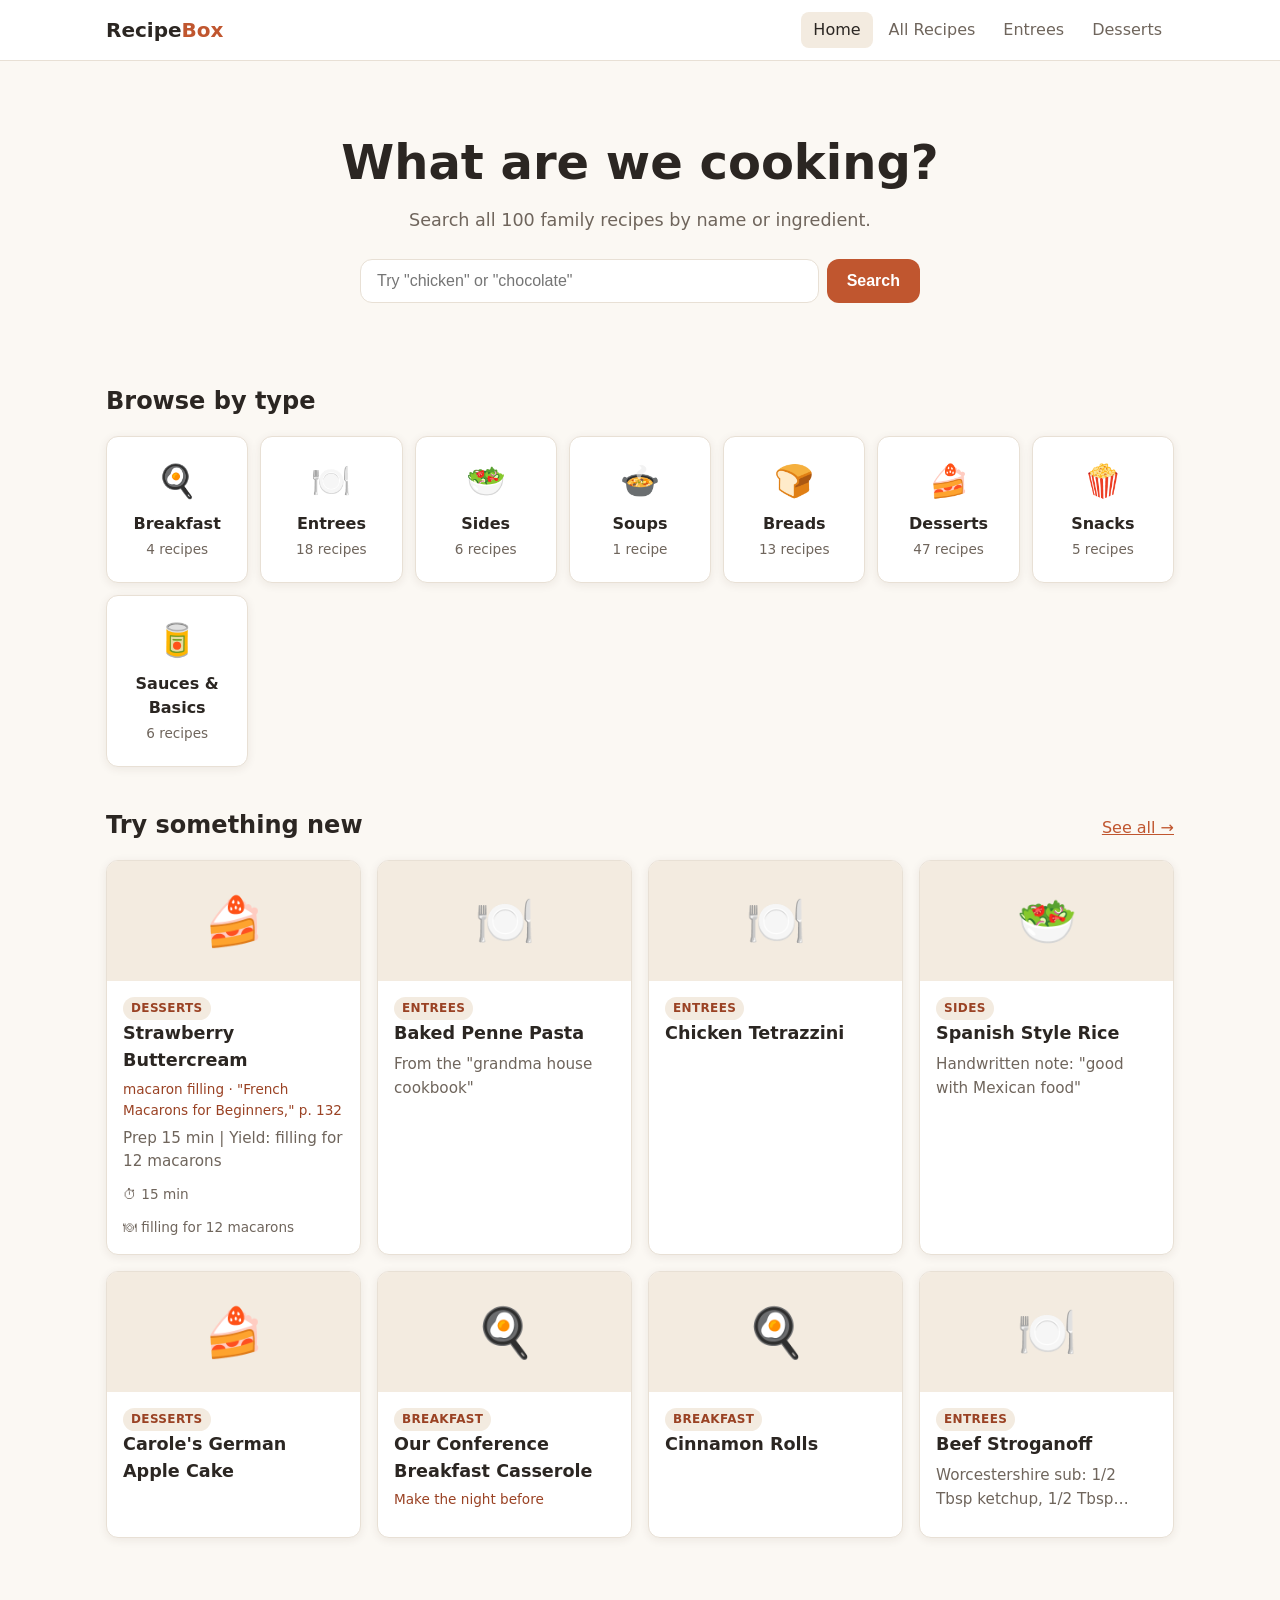
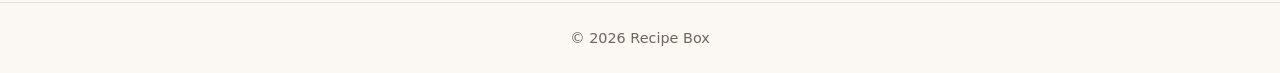
==== index.html @ 3e6b4dce "Recipe site with 100 family recipes Static GitHub Pages site: home page, search, browse by dish type" ====
<!DOCTYPE html>
<html lang="en">
<head>
  <meta charset="UTF-8">
  <meta name="viewport" content="width=device-width, initial-scale=1.0">
  <title>Recipe Box</title>
  <link rel="stylesheet" href="css/style.css">
</head>
<body>
  <header class="site-header">
    <div class="container">
      <a class="logo" href="index.html">Recipe<span>Box</span></a>
      <nav class="nav">
        <a href="index.html" class="active">Home</a>
        <a href="recipes.html">All Recipes</a>
        <a href="recipes.html?type=entree">Entrees</a>
        <a href="recipes.html?type=dessert">Desserts</a>
      </nav>
    </div>
  </header>

  <main class="container">
    <div class="hero">
      <h1>What are we cooking?</h1>
      <p>Search all <span id="total">our</span> family recipes by name or ingredient.</p>
      <form class="search-form" action="recipes.html" method="get">
        <input type="search" name="q" placeholder="Try &quot;chicken&quot; or &quot;chocolate&quot;" aria-label="Search recipes">
        <button class="btn" type="submit">Search</button>
      </form>
    </div>

    <section>
      <div class="section-title"><h2>Browse by type</h2></div>
      <div class="categories" id="categories"></div>
    </section>

    <section>
      <div class="section-title">
        <h2>Try something new</h2>
        <a href="recipes.html">See all →</a>
      </div>
      <div class="recipe-grid" id="featured"></div>
    </section>
  </main>

  <footer class="site-footer">
    <div class="container">© <span id="year"></span> Recipe Box</div>
  </footer>

  <script src="js/app.js"></script>
  <script>
    loadRecipes().then(() => {
      document.getElementById("total").textContent = RECIPES.length;
      document.getElementById("categories").innerHTML = CATEGORIES.map((c) => {
        const n = RECIPES.filter((r) => r.category === c.id).length;
        return `
          <a class="category-tile" href="recipes.html?type=${c.id}">
            <span class="emoji">${c.emoji}</span>
            <span class="name">${c.name}</span>
            <span class="count">${n} recipe${n === 1 ? "" : "s"}</span>
          </a>`;
      }).join("");

      // A different handful of recipes on every visit.
      const picks = [...RECIPES].sort(() => Math.random() - 0.5).slice(0, 8);
      document.getElementById("featured").innerHTML = picks.map(recipeCardHtml).join("");
    });
  </script>
</body>
</html>
---- css/style.css ----
:root {
  --bg: #fbf8f3;
  --surface: #ffffff;
  --text: #2b2622;
  --muted: #6f655c;
  --accent: #c0562f;
  --accent-dark: #9a4224;
  --border: #e8e0d5;
  --chip: #f3ebe0;
  --radius: 12px;
  --shadow: 0 2px 10px rgba(60, 40, 20, 0.08);
}

@media (prefers-color-scheme: dark) {
  :root {
    --bg: #1c1916;
    --surface: #26221e;
    --text: #f1ebe4;
    --muted: #b3a89c;
    --accent: #e27a52;
    --accent-dark: #f0956f;
    --border: #3a342e;
    --chip: #332d27;
    --shadow: 0 2px 10px rgba(0, 0, 0, 0.35);
  }
}

* { box-sizing: border-box; }

body {
  margin: 0;
  font-family: system-ui, -apple-system, "Segoe UI", Roboto, sans-serif;
  background: var(--bg);
  color: var(--text);
  line-height: 1.55;
}

a { color: var(--accent); }

.container {
  max-width: 1100px;
  margin: 0 auto;
  padding: 0 16px;
}

/* Header / nav */
.site-header {
  background: var(--surface);
  border-bottom: 1px solid var(--border);
  position: sticky;
  top: 0;
  z-index: 10;
}
.site-header .container {
  display: flex;
  align-items: center;
  justify-content: space-between;
  gap: 16px;
  min-height: 60px;
  flex-wrap: wrap;
}
.logo {
  font-weight: 700;
  font-size: 1.25rem;
  color: var(--text);
  text-decoration: none;
}
.logo span { color: var(--accent); }
.nav { display: flex; gap: 4px; flex-wrap: wrap; }
.nav a {
  color: var(--muted);
  text-decoration: none;
  padding: 6px 12px;
  border-radius: 8px;
  font-weight: 500;
}
.nav a:hover, .nav a.active { color: var(--text); background: var(--chip); }

/* Hero */
.hero {
  text-align: center;
  padding: 64px 0 40px;
}
.hero h1 { font-size: clamp(2rem, 5vw, 3rem); margin: 0 0 8px; }
.hero p { color: var(--muted); font-size: 1.1rem; margin: 0 0 24px; }

/* Search */
.search-form {
  display: flex;
  gap: 8px;
  max-width: 560px;
  margin: 0 auto;
}
.search-form input, .search-input {
  flex: 1;
  width: 100%;
  padding: 12px 16px;
  font-size: 1rem;
  border: 1px solid var(--border);
  border-radius: var(--radius);
  background: var(--surface);
  color: var(--text);
}
.search-form input:focus, .search-input:focus {
  outline: 2px solid var(--accent);
  outline-offset: 1px;
}
.btn {
  padding: 12px 20px;
  font-size: 1rem;
  font-weight: 600;
  border: none;
  border-radius: var(--radius);
  background: var(--accent);
  color: #fff;
  cursor: pointer;
  text-decoration: none;
  display: inline-block;
}
.btn:hover { background: var(--accent-dark); }

/* Sections */
section { margin: 40px 0; }
.section-title {
  display: flex;
  justify-content: space-between;
  align-items: baseline;
  gap: 12px;
  margin-bottom: 16px;
}
.section-title h2 { margin: 0; }

/* Category tiles */
.categories {
  display: grid;
  grid-template-columns: repeat(auto-fill, minmax(140px, 1fr));
  gap: 12px;
}
.category-tile {
  background: var(--surface);
  border: 1px solid var(--border);
  border-radius: var(--radius);
  padding: 20px 12px;
  text-align: center;
  text-decoration: none;
  color: var(--text);
  box-shadow: var(--shadow);
  transition: transform 0.15s;
}
.category-tile:hover { transform: translateY(-2px); border-color: var(--accent); }
.category-tile .emoji { font-size: 2rem; display: block; }
.category-tile .name { font-weight: 600; display: block; margin-top: 6px; }
.category-tile .count { color: var(--muted); font-size: 0.85rem; }

/* Recipe cards */
.recipe-grid {
  display: grid;
  grid-template-columns: repeat(auto-fill, minmax(250px, 1fr));
  gap: 16px;
}
.recipe-card {
  background: var(--surface);
  border: 1px solid var(--border);
  border-radius: var(--radius);
  overflow: hidden;
  text-decoration: none;
  color: var(--text);
  box-shadow: var(--shadow);
  display: flex;
  flex-direction: column;
  transition: transform 0.15s;
}
.recipe-card:hover { transform: translateY(-2px); border-color: var(--accent); }
.recipe-card .thumb {
  height: 120px;
  display: flex;
  align-items: center;
  justify-content: center;
  font-size: 3rem;
  background: var(--chip);
}
.recipe-card .thumb img { width: 100%; height: 100%; object-fit: cover; }
.recipe-card .body { padding: 14px 16px 16px; flex: 1; }
.recipe-card h3 { margin: 0 0 6px; font-size: 1.1rem; }
.recipe-card p { margin: 0 0 10px; color: var(--muted); font-size: 0.95rem; }
.meta { display: flex; gap: 12px; flex-wrap: wrap; color: var(--muted); font-size: 0.85rem; }

.badge {
  display: inline-block;
  background: var(--chip);
  color: var(--accent-dark);
  font-size: 0.75rem;
  font-weight: 600;
  padding: 2px 8px;
  border-radius: 999px;
  text-transform: uppercase;
  letter-spacing: 0.03em;
}

/* Browse page */
.browse-controls { margin: 32px 0 16px; }
.chips { display: flex; flex-wrap: wrap; gap: 8px; margin-top: 12px; }
.chip {
  border: 1px solid var(--border);
  background: var(--surface);
  color: var(--text);
  padding: 6px 14px;
  border-radius: 999px;
  cursor: pointer;
  font-size: 0.95rem;
}
.chip:hover { border-color: var(--accent); }
.chip.active { background: var(--accent); border-color: var(--accent); color: #fff; }
.result-count { color: var(--muted); margin: 8px 0 16px; }
.empty {
  text-align: center;
  color: var(--muted);
  padding: 48px 0;
}

/* Recipe detail */
.recipe-detail { max-width: 800px; margin: 32px auto; }
.recipe-detail h1 { margin: 8px 0; font-size: clamp(1.8rem, 4vw, 2.4rem); }
.recipe-detail .lead { color: var(--muted); font-size: 1.1rem; }
.recipe-hero {
  height: 220px;
  border-radius: var(--radius);
  background: var(--chip);
  display: flex;
  align-items: center;
  justify-content: center;
  font-size: 5rem;
  overflow: hidden;
  margin: 16px 0;
}
.recipe-hero img { width: 100%; height: 100%; object-fit: cover; }
.facts {
  display: grid;
  grid-template-columns: repeat(auto-fit, minmax(120px, 1fr));
  gap: 12px;
  margin: 20px 0;
}
.fact {
  background: var(--surface);
  border: 1px solid var(--border);
  border-radius: var(--radius);
  padding: 12px;
  text-align: center;
}
.fact .label { display: block; color: var(--muted); font-size: 0.8rem; text-transform: uppercase; }
.fact .value { font-weight: 600; }
.recipe-columns {
  display: grid;
  grid-template-columns: 1fr 1.6fr;
  gap: 32px;
}
@media (max-width: 700px) {
  .recipe-columns { grid-template-columns: 1fr; }
}
.ingredients ul { padding-left: 0; list-style: none; }
.ingredients li {
  padding: 8px 0;
  border-bottom: 1px solid var(--border);
}
.ingredients label { cursor: pointer; display: flex; gap: 8px; align-items: flex-start; }
.ingredients input:checked + span { text-decoration: line-through; color: var(--muted); }
.steps ol { padding-left: 20px; }
.steps li { margin-bottom: 12px; }
.notes {
  background: var(--chip);
  border-radius: var(--radius);
  padding: 16px;
  margin-top: 24px;
}
.tags { display: flex; flex-wrap: wrap; gap: 6px; margin-top: 16px; }
.tag {
  background: var(--chip);
  color: var(--muted);
  font-size: 0.85rem;
  padding: 2px 10px;
  border-radius: 999px;
  text-decoration: none;
}
.back-link { display: inline-block; margin-top: 8px; text-decoration: none; }

.recipe-section { margin: 24px 0; }
.recipe-section h2 {
  font-size: 1.25rem;
  margin: 0 0 8px;
  padding-bottom: 6px;
  border-bottom: 2px solid var(--chip);
}
.recipe-section p { margin: 0 0 10px; }
.recipe-section.intro { color: var(--muted); }
.checklist, .plain-list { margin: 0 0 12px; }
.checklist { list-style: none; padding-left: 0; }
.checklist li { padding: 6px 0; border-bottom: 1px solid var(--border); }
.checklist label { cursor: pointer; display: flex; gap: 10px; align-items: flex-start; }
.checklist input { margin-top: 5px; accent-color: var(--accent); }
.checklist input:checked + span { text-decoration: line-through; color: var(--muted); }
.plain-list { padding-left: 20px; }
.plain-list li, ol.steps li { margin-bottom: 8px; }
ol.steps { padding-left: 22px; margin: 0 0 12px; }
.print-link { margin-top: 32px; }

.recipe-card .subtitle {
  color: var(--accent-dark);
  font-size: 0.85rem;
  margin: -2px 0 6px;
}

/* Keep card descriptions to two lines */
.recipe-card p {
  display: -webkit-box;
  -webkit-line-clamp: 2;
  -webkit-box-orient: vertical;
  overflow: hidden;
}

/* Footer */
.site-footer {
  border-top: 1px solid var(--border);
  color: var(--muted);
  text-align: center;
  padding: 24px 0;
  margin-top: 64px;
  font-size: 0.9rem;
}

@media print {
  .site-header, .site-footer, .back-link, .print-link { display: none; }
  body { background: #fff; color: #000; }
}
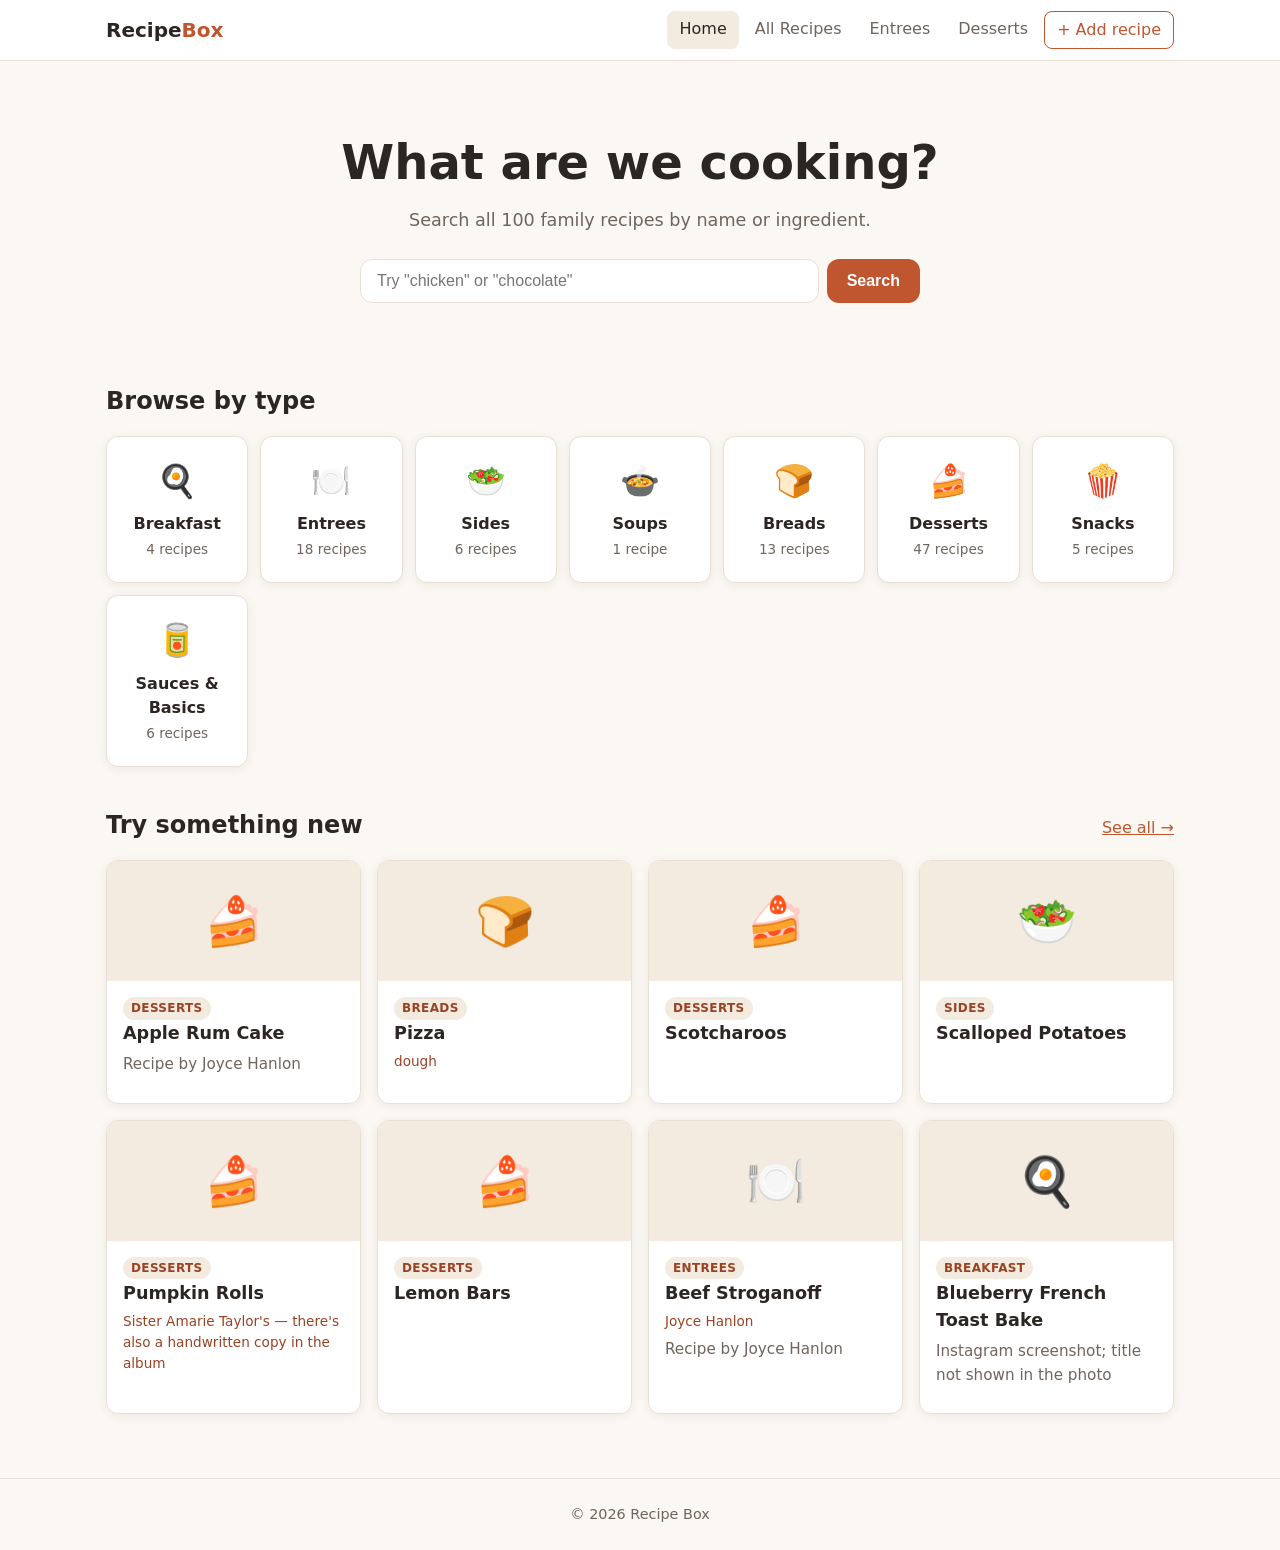
==== commit 255325c5: "Add recipes from a photo via GitHub issue + Claude Issue form for uploading recipe photos, a workflo" ====
--- a/index.html
+++ b/index.html
@@ -15,6 +15,7 @@
         <a href="recipes.html">All Recipes</a>
         <a href="recipes.html?type=entree">Entrees</a>
         <a href="recipes.html?type=dessert">Desserts</a>
+        <a class="nav-add" href="https://github.com/lawevanp/recipe-box/issues/new?template=add-recipe.yml" target="_blank" rel="noopener">+ Add recipe</a>
       </nav>
     </div>
   </header>
--- a/css/style.css
+++ b/css/style.css
@@ -75,6 +75,8 @@
   font-weight: 500;
 }
 .nav a:hover, .nav a.active { color: var(--text); background: var(--chip); }
+.nav a.nav-add { color: var(--accent); border: 1px solid var(--accent); }
+.nav a.nav-add:hover { background: var(--accent); color: #fff; }
 
 /* Hero */
 .hero {
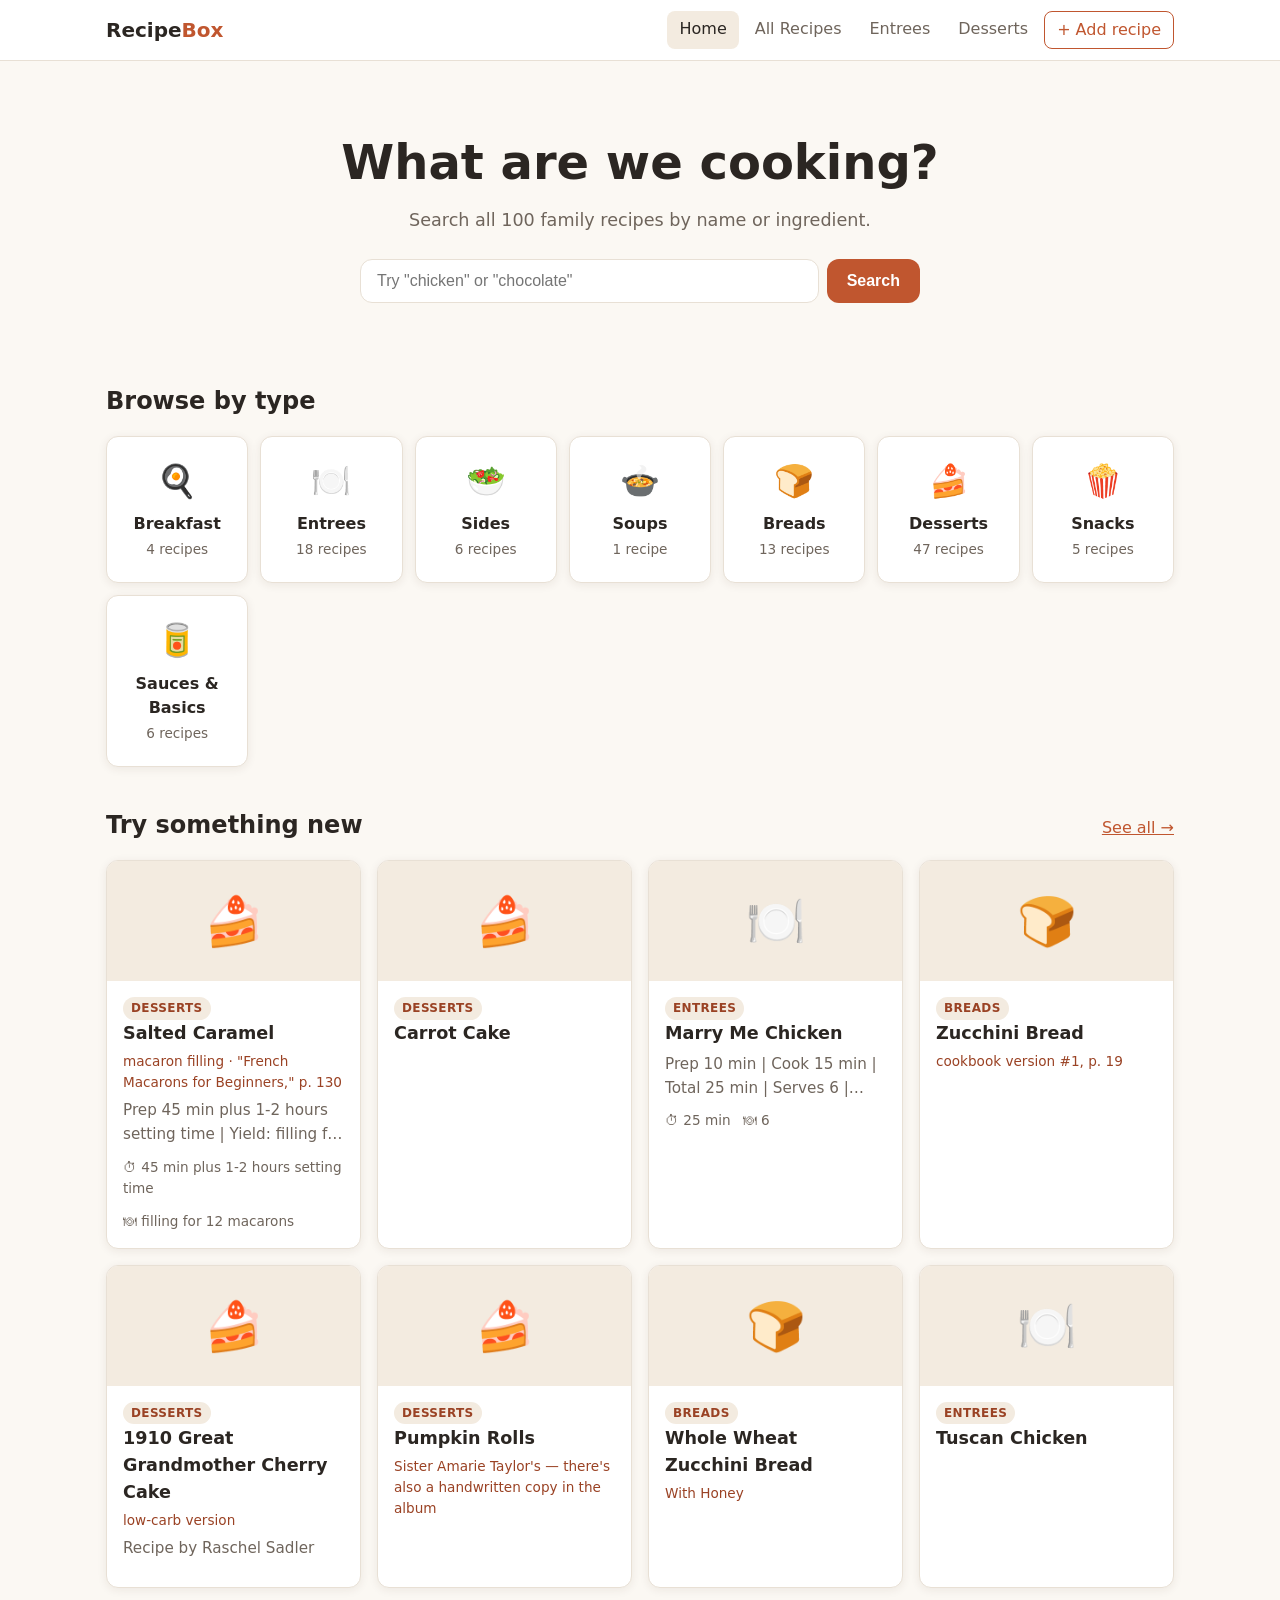
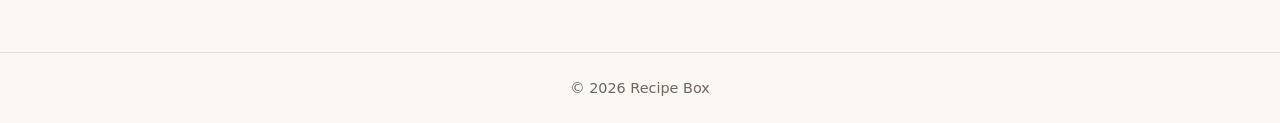
==== commit 499aaf05: "Replace GitHub photo form with the Recipe Inbox page The site's Add recipe button now opens a privat" ====
--- a/index.html
+++ b/index.html
@@ -15,7 +15,7 @@
         <a href="recipes.html">All Recipes</a>
         <a href="recipes.html?type=entree">Entrees</a>
         <a href="recipes.html?type=dessert">Desserts</a>
-        <a class="nav-add" href="https://github.com/lawevanp/recipe-box/issues/new?template=add-recipe.yml" target="_blank" rel="noopener">+ Add recipe</a>
+        <a class="nav-add" href="https://claude.ai/artifact/JEoWe4Y1Pf7oDjzLF7nLAP" target="_blank" rel="noopener">+ Add recipe</a>
       </nav>
     </div>
   </header>
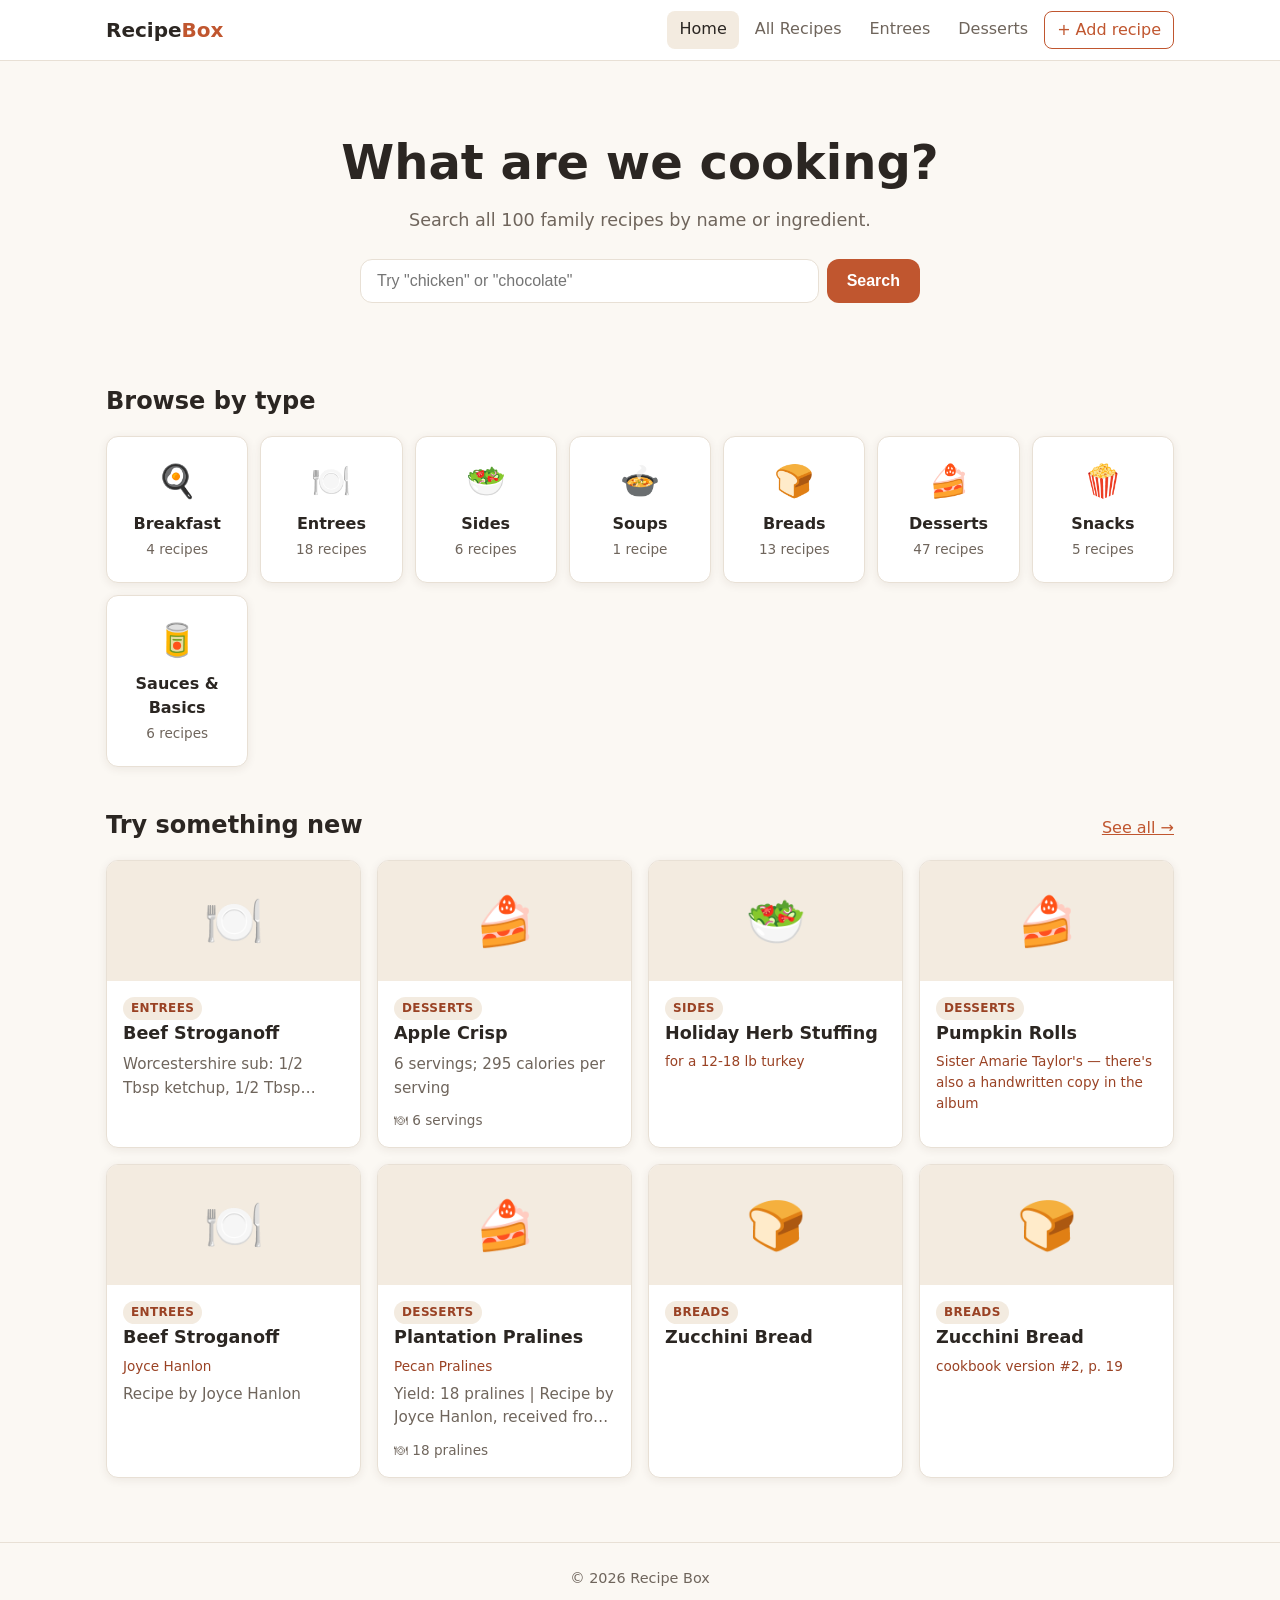
==== commit 549b63db: "Point Add recipe button at the public submission page Co-Authored-By: Claude Opus 5.5 <noreply@anthr" ====
--- a/index.html
+++ b/index.html
@@ -15,7 +15,7 @@
         <a href="recipes.html">All Recipes</a>
         <a href="recipes.html?type=entree">Entrees</a>
         <a href="recipes.html?type=dessert">Desserts</a>
-        <a class="nav-add" href="https://claude.ai/artifact/JEoWe4Y1Pf7oDjzLF7nLAP" target="_blank" rel="noopener">+ Add recipe</a>
+        <a class="nav-add" href="https://recipe-box-submit.lawevanp.workers.dev/">+ Add recipe</a>
       </nav>
     </div>
   </header>
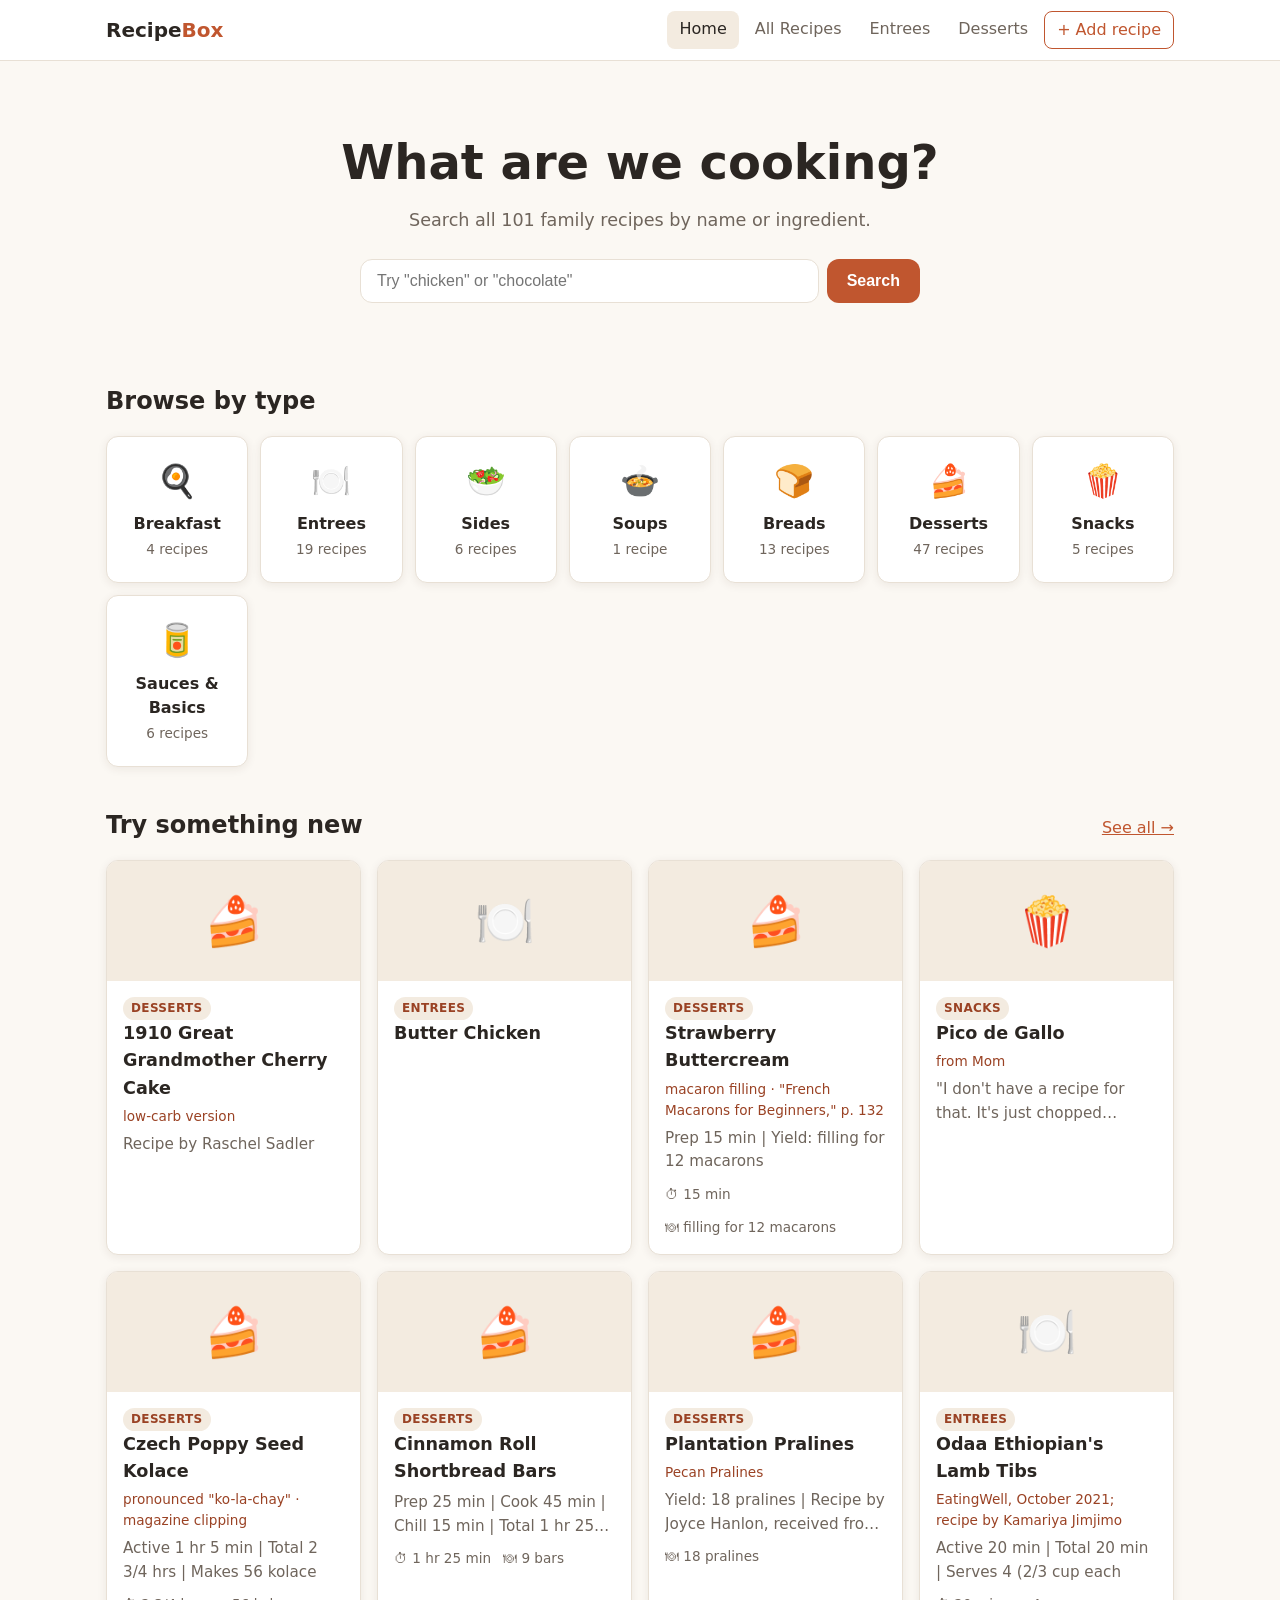
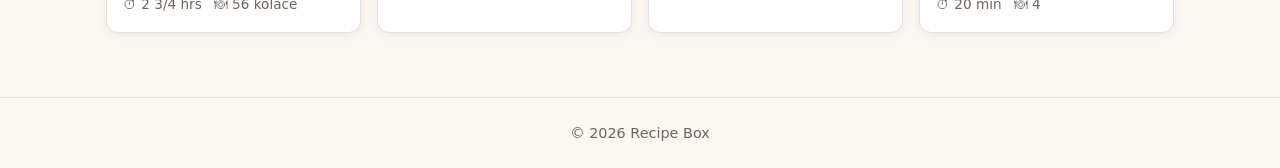
==== commit 3aa1f0b3: "Fix blank recipe pages when the browser has an old app.js cached Make recipe.html tolerate the previ" ====
--- a/index.html
+++ b/index.html
@@ -4,7 +4,7 @@
   <meta charset="UTF-8">
   <meta name="viewport" content="width=device-width, initial-scale=1.0">
   <title>Recipe Box</title>
-  <link rel="stylesheet" href="css/style.css">
+  <link rel="stylesheet" href="css/style.css?v=2">
 </head>
 <body>
   <header class="site-header">
@@ -48,7 +48,7 @@
     <div class="container">© <span id="year"></span> Recipe Box</div>
   </footer>
 
-  <script src="js/app.js"></script>
+  <script src="js/app.js?v=2"></script>
   <script>
     loadRecipes().then(() => {
       document.getElementById("total").textContent = RECIPES.length;
--- a/css/style.css
+++ b/css/style.css
@@ -319,6 +319,58 @@
   overflow: hidden;
 }
 
+/* Recipe photos */
+.recipe-cover { margin: 16px 0; }
+.recipe-cover img {
+  width: 100%;
+  max-height: 460px;
+  object-fit: cover;
+  border-radius: var(--radius);
+  display: block;
+  background: var(--chip);
+}
+figcaption { color: var(--muted); font-size: 0.85rem; margin-top: 6px; }
+.photo-grid {
+  display: grid;
+  grid-template-columns: repeat(auto-fill, minmax(180px, 1fr));
+  gap: 12px;
+}
+.photo-grid figure { margin: 0; }
+.photo-grid img {
+  width: 100%;
+  aspect-ratio: 4 / 3;
+  object-fit: cover;
+  border-radius: var(--radius);
+  display: block;
+  background: var(--chip);
+}
+.photo-open { padding: 0; border: 0; background: none; cursor: zoom-in; display: block; width: 100%; }
+.photo-open:focus-visible { outline: 2px solid var(--accent); outline-offset: 2px; border-radius: var(--radius); }
+.btn-quiet { background: var(--surface); color: var(--accent); border: 1px solid var(--accent); margin-left: 8px; }
+.btn-quiet:hover { background: var(--chip); }
+.lightbox {
+  border: 0;
+  padding: 0;
+  background: transparent;
+  max-width: min(96vw, 1200px);
+  max-height: 94vh;
+}
+.lightbox::backdrop { background: rgba(0, 0, 0, 0.85); }
+.lightbox img { max-width: 100%; max-height: 86vh; display: block; margin: 0 auto; border-radius: 8px; }
+.lightbox p { color: #eee; text-align: center; margin: 8px 0 0; }
+.lightbox-close {
+  position: fixed;
+  top: 12px;
+  right: 12px;
+  border: 0;
+  border-radius: 999px;
+  padding: 6px 12px;
+  font-size: 1.1rem;
+  background: rgba(255, 255, 255, 0.9);
+  color: #000;
+  cursor: pointer;
+}
+
 /* Footer */
 .site-footer {
   border-top: 1px solid var(--border);
@@ -330,6 +382,7 @@
 }
 
 @media print {
-  .site-header, .site-footer, .back-link, .print-link { display: none; }
+  .site-header, .site-footer, .back-link, .print-link, .recipe-photos, .lightbox { display: none; }
+  .recipe-cover img { max-height: 240px; }
   body { background: #fff; color: #000; }
 }
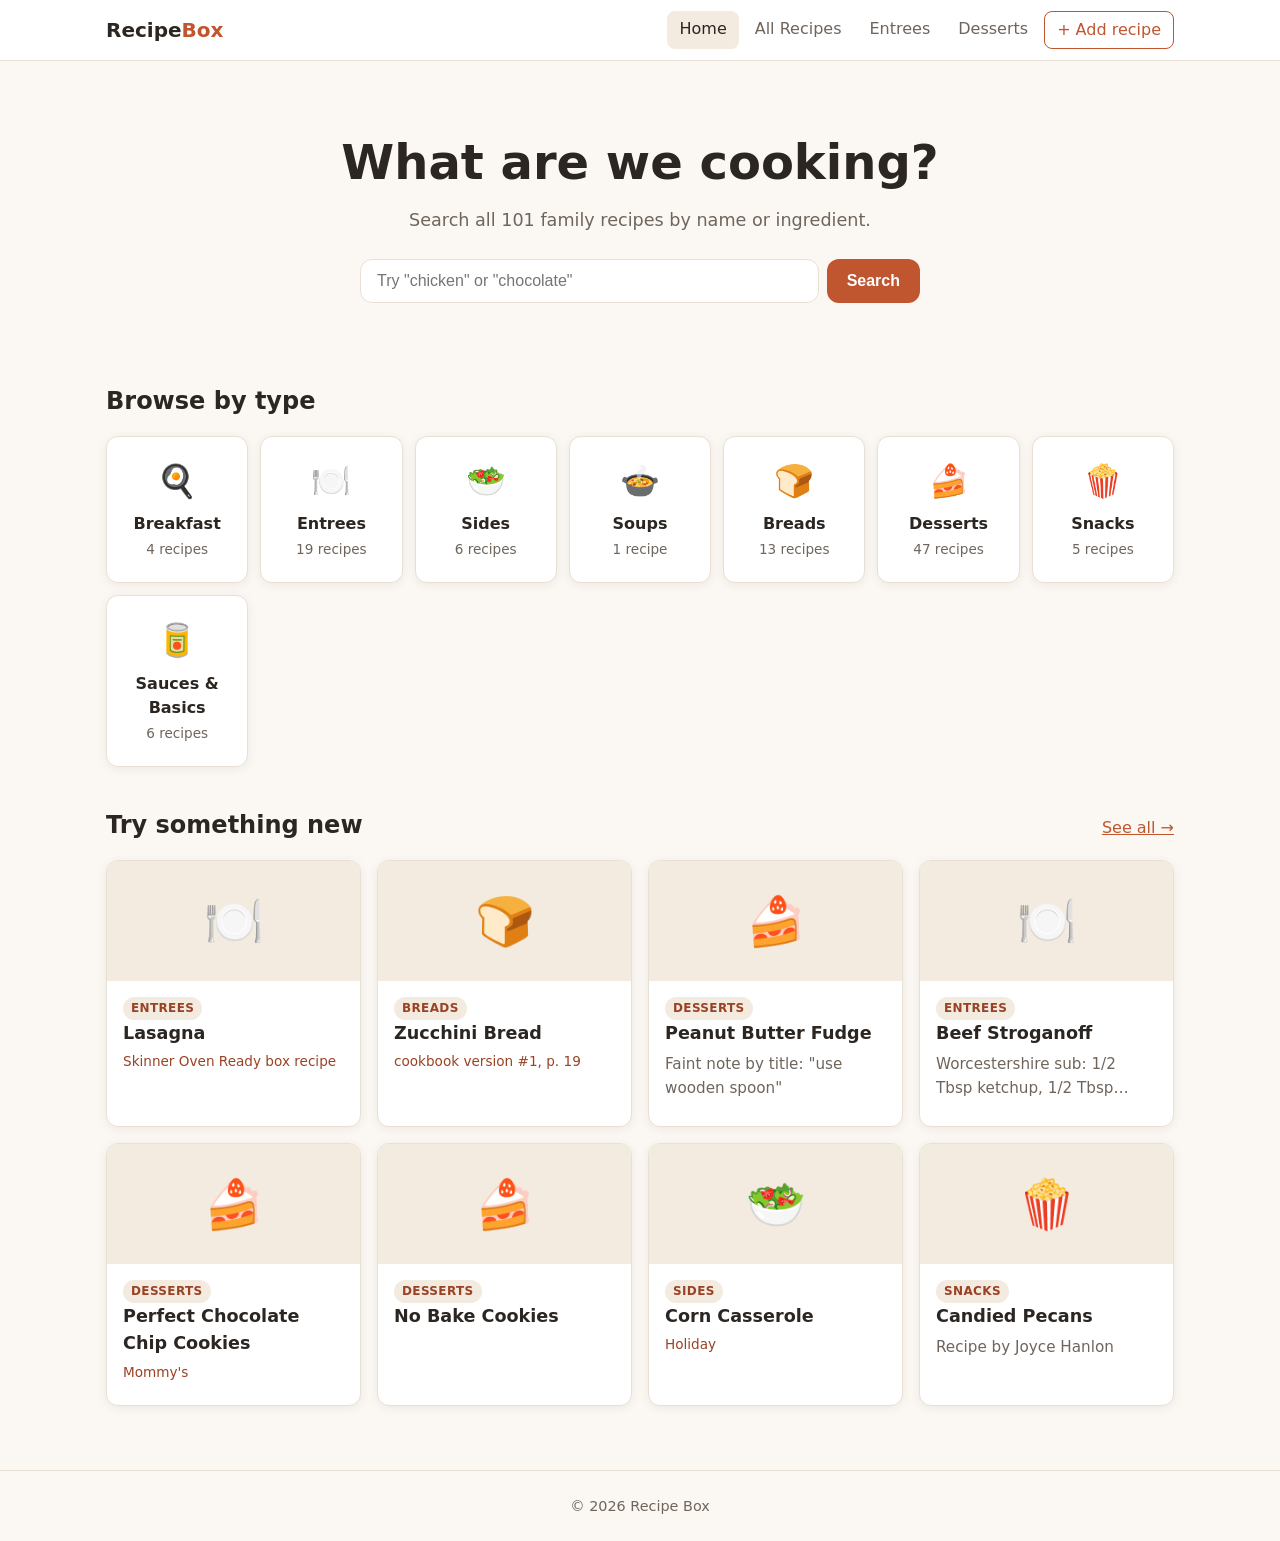
==== commit 5f3140ff: "Add a photo straight from each recipe, with one simple cover question - Recipe pages end with a 'Mad" ====
--- a/index.html
+++ b/index.html
@@ -4,7 +4,7 @@
   <meta charset="UTF-8">
   <meta name="viewport" content="width=device-width, initial-scale=1.0">
   <title>Recipe Box</title>
-  <link rel="stylesheet" href="css/style.css?v=2">
+  <link rel="stylesheet" href="css/style.css?v=3">
 </head>
 <body>
   <header class="site-header">
--- a/css/style.css
+++ b/css/style.css
@@ -346,7 +346,23 @@
 }
 .photo-open { padding: 0; border: 0; background: none; cursor: zoom-in; display: block; width: 100%; }
 .photo-open:focus-visible { outline: 2px solid var(--accent); outline-offset: 2px; border-radius: var(--radius); }
-.btn-quiet { background: var(--surface); color: var(--accent); border: 1px solid var(--accent); margin-left: 8px; }
+.btn-quiet { background: var(--surface); color: var(--accent); border: 1px solid var(--accent); }
+.share-photo {
+  margin-top: 32px;
+  padding: 18px 20px;
+  border: 1px dashed var(--accent);
+  border-radius: var(--radius);
+  background: var(--surface);
+  display: flex;
+  flex-wrap: wrap;
+  gap: 12px 20px;
+  align-items: center;
+  justify-content: space-between;
+}
+.share-photo h2 { margin: 0 0 4px; font-size: 1.2rem; }
+.share-photo p { margin: 0; color: var(--muted); }
+.share-photo > div { flex: 1 1 260px; }
+@media print { .share-photo { display: none; } }
 .btn-quiet:hover { background: var(--chip); }
 .lightbox {
   border: 0;
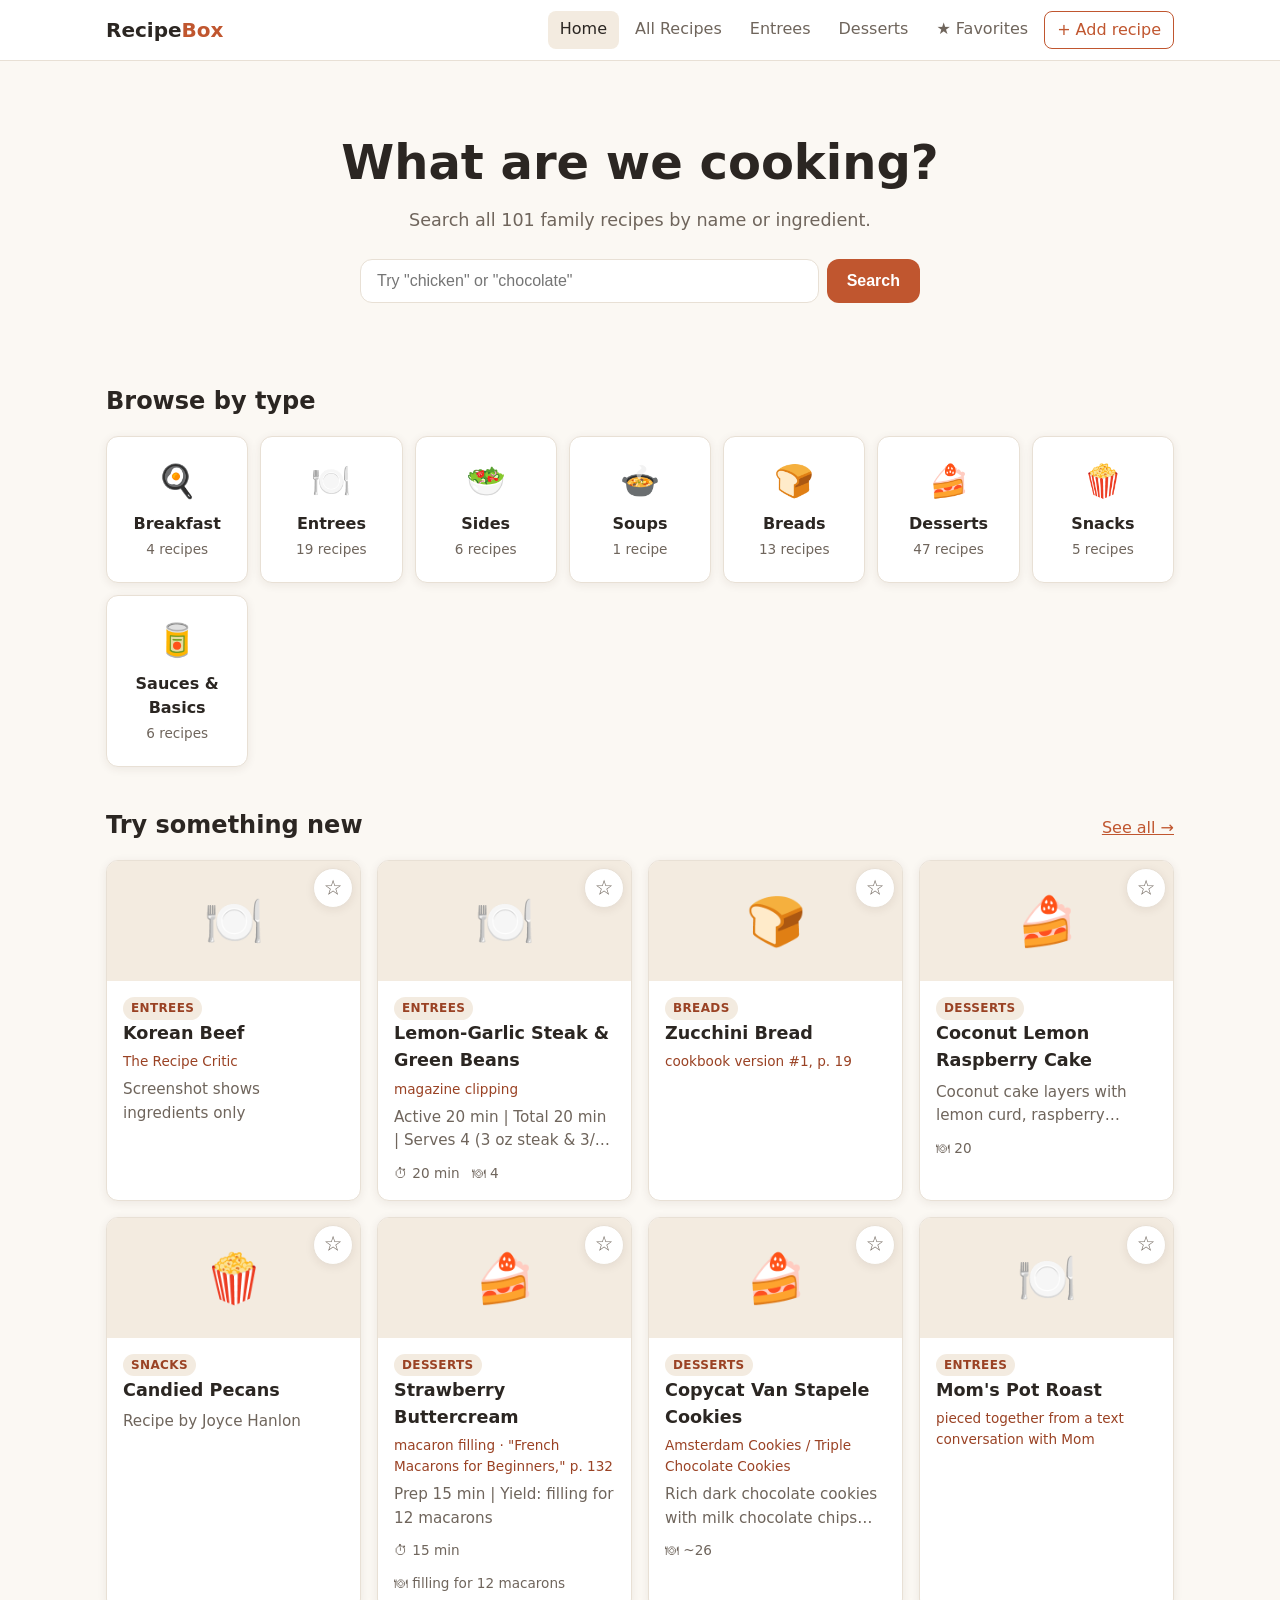
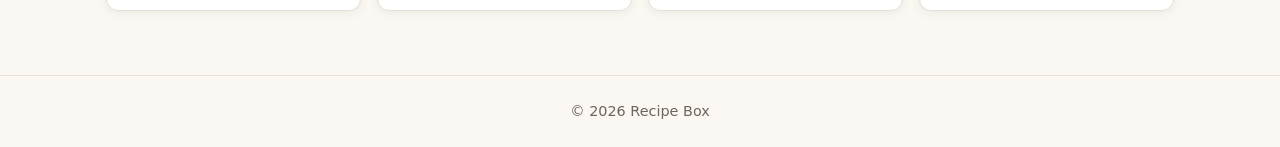
==== commit ea367f8a: "Add favorites list saved in the visitor's browser Star recipes from cards or the recipe page; view t" ====
--- a/index.html
+++ b/index.html
@@ -4,7 +4,7 @@
   <meta charset="UTF-8">
   <meta name="viewport" content="width=device-width, initial-scale=1.0">
   <title>Recipe Box</title>
-  <link rel="stylesheet" href="css/style.css?v=3">
+  <link rel="stylesheet" href="css/style.css?v=4">
 </head>
 <body>
   <header class="site-header">
@@ -15,6 +15,7 @@
         <a href="recipes.html">All Recipes</a>
         <a href="recipes.html?type=entree">Entrees</a>
         <a href="recipes.html?type=dessert">Desserts</a>
+        <a href="recipes.html?type=favorites">★ Favorites</a>
         <a class="nav-add" href="https://recipe-box-submit.lawevanp.workers.dev/">+ Add recipe</a>
       </nav>
     </div>
@@ -48,7 +49,7 @@
     <div class="container">© <span id="year"></span> Recipe Box</div>
   </footer>
 
-  <script src="js/app.js?v=2"></script>
+  <script src="js/app.js?v=3"></script>
   <script>
     loadRecipes().then(() => {
       document.getElementById("total").textContent = RECIPES.length;
--- a/css/style.css
+++ b/css/style.css
@@ -402,3 +402,43 @@
   .recipe-cover img { max-height: 240px; }
   body { background: #fff; color: #000; }
 }
+
+/* Favorites */
+.card-wrap { position: relative; display: flex; }
+.card-wrap > .recipe-card { flex: 1; }
+.fav-btn {
+  border: 1px solid var(--border);
+  background: var(--surface);
+  color: var(--muted);
+  border-radius: 999px;
+  cursor: pointer;
+  font: inherit;
+  line-height: 1;
+  transition: transform 0.1s, color 0.15s, border-color 0.15s;
+}
+.fav-btn:hover { color: var(--accent); border-color: var(--accent); }
+.fav-btn:active { transform: scale(0.9); }
+.fav-btn:focus-visible { outline: 2px solid var(--accent); outline-offset: 2px; }
+.fav-btn.is-fav { color: var(--accent); border-color: var(--accent); }
+.card-wrap > .fav-btn {
+  position: absolute;
+  top: 8px;
+  right: 8px;
+  z-index: 1;
+  width: 40px;
+  height: 40px;
+  font-size: 1.3rem;
+  box-shadow: var(--shadow);
+}
+.title-row { display: flex; align-items: flex-start; justify-content: space-between; gap: 12px; }
+.fav-btn-labeled {
+  flex-shrink: 0;
+  margin-top: 14px;
+  padding: 8px 14px;
+  font-size: 1rem;
+  display: inline-flex;
+  gap: 6px;
+  align-items: center;
+}
+.fav-btn-labeled .fav-icon { font-size: 1.2rem; }
+@media print { .fav-btn { display: none; } }
